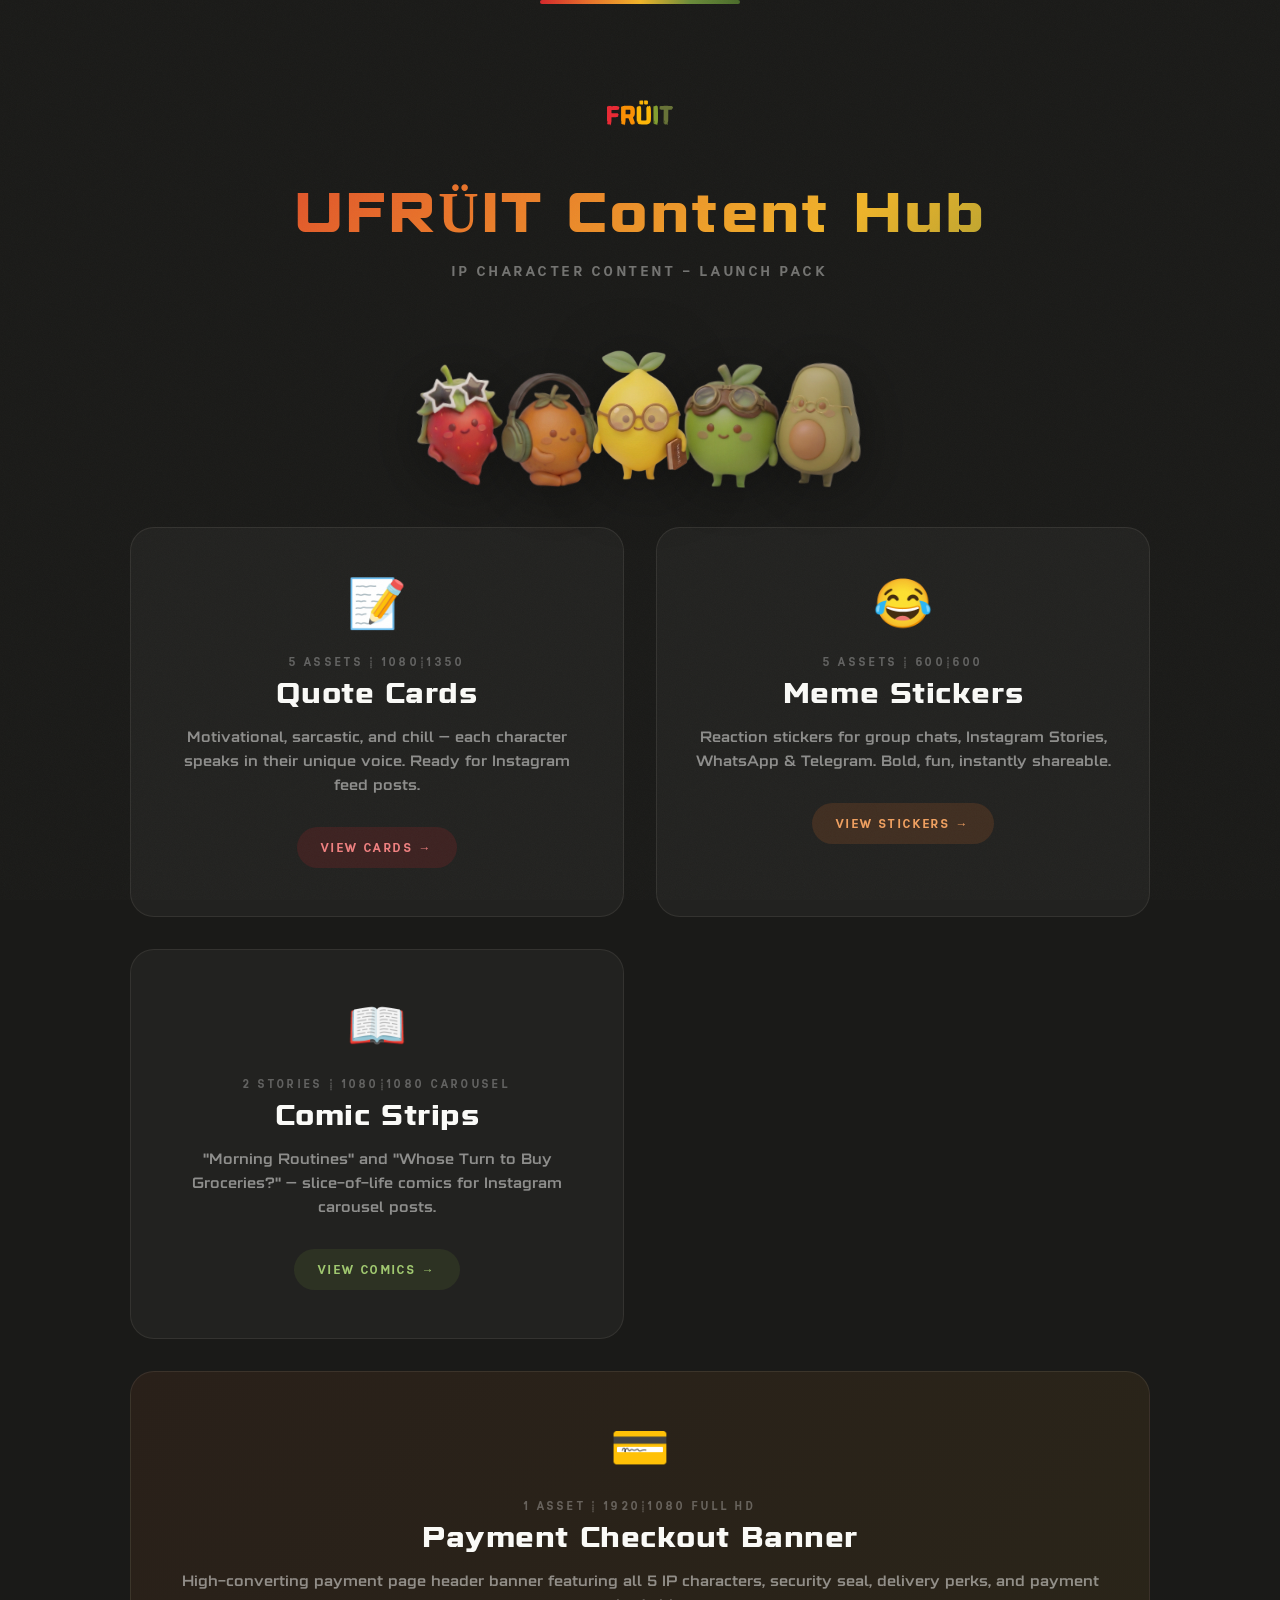
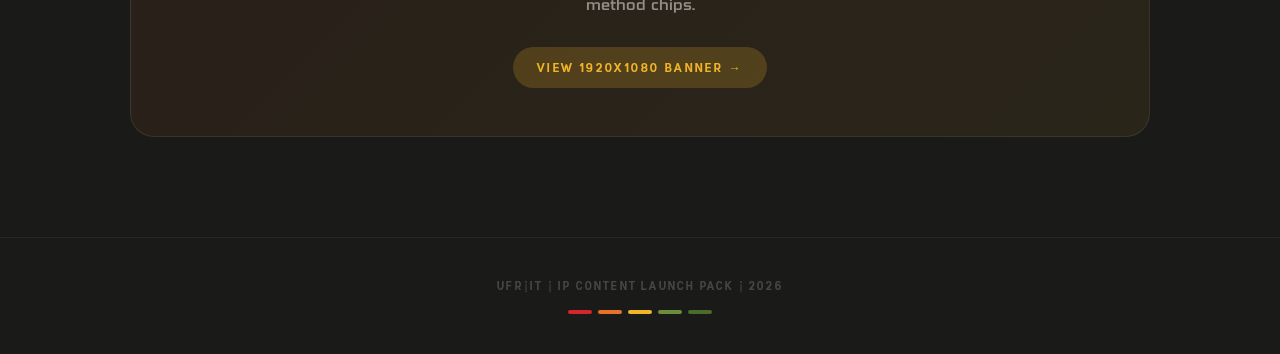
==== content/index.html @ 543b7c91 "feat: site-wide canonical UFRUIT LOGO V3 integration and brand audit" ====
<!DOCTYPE html>
<html lang="en">
<head>
    <meta charset="UTF-8">
    <meta name="viewport" content="width=device-width, initial-scale=1.0">
    <title>UFRÜIT IP — Content Hub (V3 Master)</title>
    <style>
        @font-face {
            font-family: 'Armstrong';
            src: url('../assets/fonts/Armstrong-Extrabold.otf') format('opentype');
            font-weight: 800;
            font-display: swap;
        }
        @font-face {
            font-family: 'Armstrong';
            src: url('../assets/fonts/Armstrong.otf') format('opentype');
            font-weight: 400;
            font-display: swap;
        }
        @font-face {
            font-family: 'Gabriel Sans';
            src: url('../assets/fonts/GabrielSansCond-Trial-Bold.ttf') format('truetype');
            font-weight: 700;
            font-display: swap;
        }

        :root {
            --tomato-red: #D4272B;
            --harvest-orange: #E8722A;
            --golden-amber: #F0B429;
            --leaf-green: #6B8C3A;
            --forest-olive: #4A6B2A;
            --warm-cream: #F5F0E8;
            --charcoal: #1A1A18;
            --snow-white: #FAFAF7;
        }

        * {
            margin: 0;
            padding: 0;
            box-sizing: border-box;
        }

        body {
            background: var(--charcoal);
            color: var(--snow-white);
            font-family: 'Armstrong', Georgia, serif;
            min-height: 100vh;
            overflow-x: hidden;
        }

        /* Subtle noise overlay on body */
        body::after {
            content: '';
            position: fixed;
            inset: 0;
            pointer-events: none;
            opacity: 0.03;
            background-image: url("data:image/svg+xml,%3Csvg viewBox='0 0 256 256' xmlns='http://www.w3.org/2000/svg'%3E%3Cfilter id='n'%3E%3CfeTurbulence type='fractalNoise' baseFrequency='0.9' numOctaves='4' stitchTiles='stitch'/%3E%3C/filter%3E%3Crect width='100%25' height='100%25' filter='url(%23n)'/%3E%3C/svg%3E");
            background-size: 200px;
            z-index: 9999;
        }

        /* ─── Header ─── */
        .header {
            text-align: center;
            padding: 80px 40px 60px;
            position: relative;
        }

        .header::before {
            content: '';
            position: absolute;
            top: 0;
            left: 50%;
            transform: translateX(-50%);
            width: 200px;
            height: 4px;
            background: linear-gradient(90deg,
                var(--tomato-red),
                var(--harvest-orange),
                var(--golden-amber),
                var(--leaf-green),
                var(--forest-olive)
            );
            border-radius: 2px;
        }

        .logo-mark {
            height: 72px;
            width: auto;
            margin-bottom: 24px;
            opacity: 1;
        }

        .header h1 {
            font-family: 'Armstrong', Georgia, serif;
            font-weight: 800;
            font-size: clamp(36px, 5vw, 56px);
            letter-spacing: 0.04em;
            margin-bottom: 12px;
            background: linear-gradient(135deg,
                var(--tomato-red),
                var(--harvest-orange),
                var(--golden-amber),
                var(--leaf-green)
            );
            -webkit-background-clip: text;
            -webkit-text-fill-color: transparent;
            background-clip: text;
        }

        .header p {
            font-family: 'Gabriel Sans', 'Trebuchet MS', sans-serif;
            font-weight: 700;
            font-size: 14px;
            letter-spacing: 0.25em;
            text-transform: uppercase;
            color: rgba(250, 250, 247, 0.4);
        }

        /* ─── Character Parade ─── */
        .character-parade {
            display: flex;
            justify-content: center;
            align-items: flex-end;
            gap: 0;
            padding: 20px 40px 0;
            margin-bottom: -20px;
            position: relative;
            z-index: 2;
        }

        .character-parade img {
            width: clamp(60px, 10vw, 100px);
            height: auto;
            filter: drop-shadow(0 10px 30px rgba(0,0,0,0.4));
            transition: transform 0.4s cubic-bezier(0.34, 1.56, 0.64, 1);
        }

        .character-parade img:hover {
            transform: translateY(-16px) scale(1.1);
        }

        .character-parade img:nth-child(1) { transform: translateX(20px) rotate(-5deg); }
        .character-parade img:nth-child(2) { transform: translateX(10px) rotate(-2deg); }
        .character-parade img:nth-child(3) { transform: translateY(-10px) scale(1.05); z-index: 3; }
        .character-parade img:nth-child(4) { transform: translateX(-10px) rotate(2deg); }
        .character-parade img:nth-child(5) { transform: translateX(-20px) rotate(5deg); }

        .character-parade img:nth-child(1):hover { transform: translateX(20px) rotate(-5deg) translateY(-16px) scale(1.1); }
        .character-parade img:nth-child(2):hover { transform: translateX(10px) rotate(-2deg) translateY(-16px) scale(1.1); }
        .character-parade img:nth-child(3):hover { transform: translateY(-26px) scale(1.15); }
        .character-parade img:nth-child(4):hover { transform: translateX(-10px) rotate(2deg) translateY(-16px) scale(1.1); }
        .character-parade img:nth-child(5):hover { transform: translateX(-20px) rotate(5deg) translateY(-16px) scale(1.1); }

        /* ─── Content Grid ─── */
        .content-grid {
            display: grid;
            grid-template-columns: repeat(auto-fit, minmax(320px, 1fr));
            gap: 32px;
            max-width: 1100px;
            margin: 0 auto;
            padding: 60px 40px 100px;
        }

        .content-card {
            background: rgba(245, 240, 232, 0.04);
            border: 1px solid rgba(245, 240, 232, 0.08);
            border-radius: 24px;
            padding: 48px 36px;
            text-align: center;
            text-decoration: none;
            color: var(--snow-white);
            transition: all 0.4s cubic-bezier(0.34, 1.56, 0.64, 1);
            position: relative;
            overflow: hidden;
            cursor: pointer;
            display: block;
        }

        .content-card::before {
            content: '';
            position: absolute;
            inset: 0;
            border-radius: 24px;
            opacity: 0;
            transition: opacity 0.4s ease;
        }

        .content-card:hover {
            transform: translateY(-8px) scale(1.02);
            border-color: rgba(245, 240, 232, 0.15);
            box-shadow: 0 24px 80px -20px rgba(0,0,0,0.5);
        }

        .content-card:hover::before {
            opacity: 1;
        }

        /* Card-specific accent gradients */
        .card-quotes::before {
            background: linear-gradient(135deg,
                rgba(212, 39, 43, 0.08),
                rgba(240, 180, 41, 0.05)
            );
        }
        .card-stickers::before {
            background: linear-gradient(135deg,
                rgba(232, 114, 42, 0.08),
                rgba(107, 140, 58, 0.05)
            );
        }
        .card-comics::before {
            background: linear-gradient(135deg,
                rgba(107, 140, 58, 0.08),
                rgba(74, 107, 42, 0.05)
            );
        }

        .card-emoji {
            font-size: 48px;
            margin-bottom: 20px;
            display: block;
        }

        .card-count {
            font-family: 'Gabriel Sans', 'Trebuchet MS', sans-serif;
            font-weight: 700;
            font-size: 11px;
            letter-spacing: 0.3em;
            text-transform: uppercase;
            color: rgba(250, 250, 247, 0.3);
            margin-bottom: 12px;
        }

        .content-card h2 {
            font-family: 'Armstrong', Georgia, serif;
            font-weight: 800;
            font-size: 28px;
            margin-bottom: 16px;
            letter-spacing: 0.02em;
        }

        .content-card p {
            font-family: 'Armstrong', Georgia, serif;
            font-weight: 400;
            font-size: 15px;
            line-height: 1.6;
            color: rgba(250, 250, 247, 0.5);
        }

        .card-arrow {
            display: inline-flex;
            align-items: center;
            gap: 8px;
            margin-top: 28px;
            font-family: 'Gabriel Sans', 'Trebuchet MS', sans-serif;
            font-weight: 700;
            font-size: 12px;
            letter-spacing: 0.2em;
            text-transform: uppercase;
            padding: 12px 24px;
            border-radius: 100px;
            transition: all 0.3s ease;
        }

        .card-quotes .card-arrow {
            background: rgba(212, 39, 43, 0.15);
            color: #f08080;
        }
        .card-stickers .card-arrow {
            background: rgba(232, 114, 42, 0.15);
            color: #f0a060;
        }
        .card-comics .card-arrow {
            background: rgba(107, 140, 58, 0.15);
            color: #a0c870;
        }

        .content-card:hover .card-arrow {
            transform: translateX(4px);
        }

        /* ─── Footer ─── */
        .footer {
            text-align: center;
            padding: 40px;
            border-top: 1px solid rgba(245, 240, 232, 0.06);
        }

        .footer p {
            font-family: 'Gabriel Sans', 'Trebuchet MS', sans-serif;
            font-weight: 700;
            font-size: 11px;
            letter-spacing: 0.2em;
            text-transform: uppercase;
            color: rgba(250, 250, 247, 0.2);
        }

        .color-bar {
            display: flex;
            justify-content: center;
            gap: 6px;
            margin-top: 16px;
        }

        .color-bar span {
            width: 24px;
            height: 4px;
            border-radius: 2px;
        }

        /* ─── Responsive ─── */
        @media (max-width: 720px) {
            .content-grid {
                grid-template-columns: 1fr;
                padding: 40px 20px 80px;
            }
            .header {
                padding: 60px 20px 40px;
            }
        }
    </style>
</head>
<body>

    <!-- Header -->
    <header class="header">
        <img src="../assets/UFRÜIT LOGO V3.svg" alt="UFRÜIT Canonical Master V3" class="logo-mark">
        <h1>UFRÜIT Content Hub</h1>
        <p>IP Character Content — Launch Pack</p>
    </header>

    <!-- Character Parade -->
    <div class="character-parade">
        <img src="../public/assets/IP1-Berry.png" alt="Berry" title="Berry — The Trendsetter 🍓">
        <img src="../public/assets/IP2-Juice.png" alt="Juice" title="Juice — The Chill One 🍊">
        <img src="../public/assets/IP3-Lemon.png" alt="Lemon" title="Lemon — The Brainiac 🍋">
        <img src="../public/assets/IP4-Crisp.png" alt="Crisp" title="Crisp — The Adventurer 🍏">
        <img src="../public/assets/IP5-Cado.png" alt="Cado" title="Cado — The Wise Elder 🥑">
    </div>

    <!-- Content Grid -->
    <section class="content-grid">

        <!-- Quote Cards -->
        <a href="quotes.html" class="content-card card-quotes">
            <span class="card-emoji">📝</span>
            <div class="card-count">5 Assets · 1080×1350</div>
            <h2>Quote Cards</h2>
            <p>Motivational, sarcastic, and chill — each character speaks in their unique voice. Ready for Instagram feed posts.</p>
            <div class="card-arrow">View Cards →</div>
        </a>

        <!-- Meme Stickers -->
        <a href="stickers.html" class="content-card card-stickers">
            <span class="card-emoji">😂</span>
            <div class="card-count">5 Assets · 600×600</div>
            <h2>Meme Stickers</h2>
            <p>Reaction stickers for group chats, Instagram Stories, WhatsApp & Telegram. Bold, fun, instantly shareable.</p>
            <div class="card-arrow">View Stickers →</div>
        </a>

        <!-- Comic Strips -->
        <a href="comics.html" class="content-card card-comics">
            <span class="card-emoji">📖</span>
            <div class="card-count">2 Stories · 1080×1080 Carousel</div>
            <h2>Comic Strips</h2>
            <p>"Morning Routines" and "Whose Turn to Buy Groceries?" — slice-of-life comics for Instagram carousel posts.</p>
            <div class="card-arrow">View Comics →</div>
        </a>

        <!-- Payment Checkout Banner -->
        <a href="checkout-banner.html" class="content-card card-quotes" style="grid-column: 1 / -1; background: linear-gradient(135deg, rgba(232, 114, 42, 0.08), rgba(240, 180, 41, 0.08));">
            <span class="card-emoji">💳</span>
            <div class="card-count">1 Asset · 1920×1080 Full HD</div>
            <h2>Payment Checkout Banner</h2>
            <p>High-converting payment page header banner featuring all 5 IP characters, security seal, delivery perks, and payment method chips.</p>
            <div class="card-arrow" style="background: rgba(240, 180, 41, 0.2); color: var(--golden-amber);">View 1920x1080 Banner →</div>
        </a>

    </section>

    <!-- Footer -->
    <footer class="footer">
        <p>UFRÜIT · IP Content Launch Pack · 2026</p>
        <div class="color-bar">
            <span style="background: var(--tomato-red);"></span>
            <span style="background: var(--harvest-orange);"></span>
            <span style="background: var(--golden-amber);"></span>
            <span style="background: var(--leaf-green);"></span>
            <span style="background: var(--forest-olive);"></span>
        </div>
    </footer>

</body>
</html>
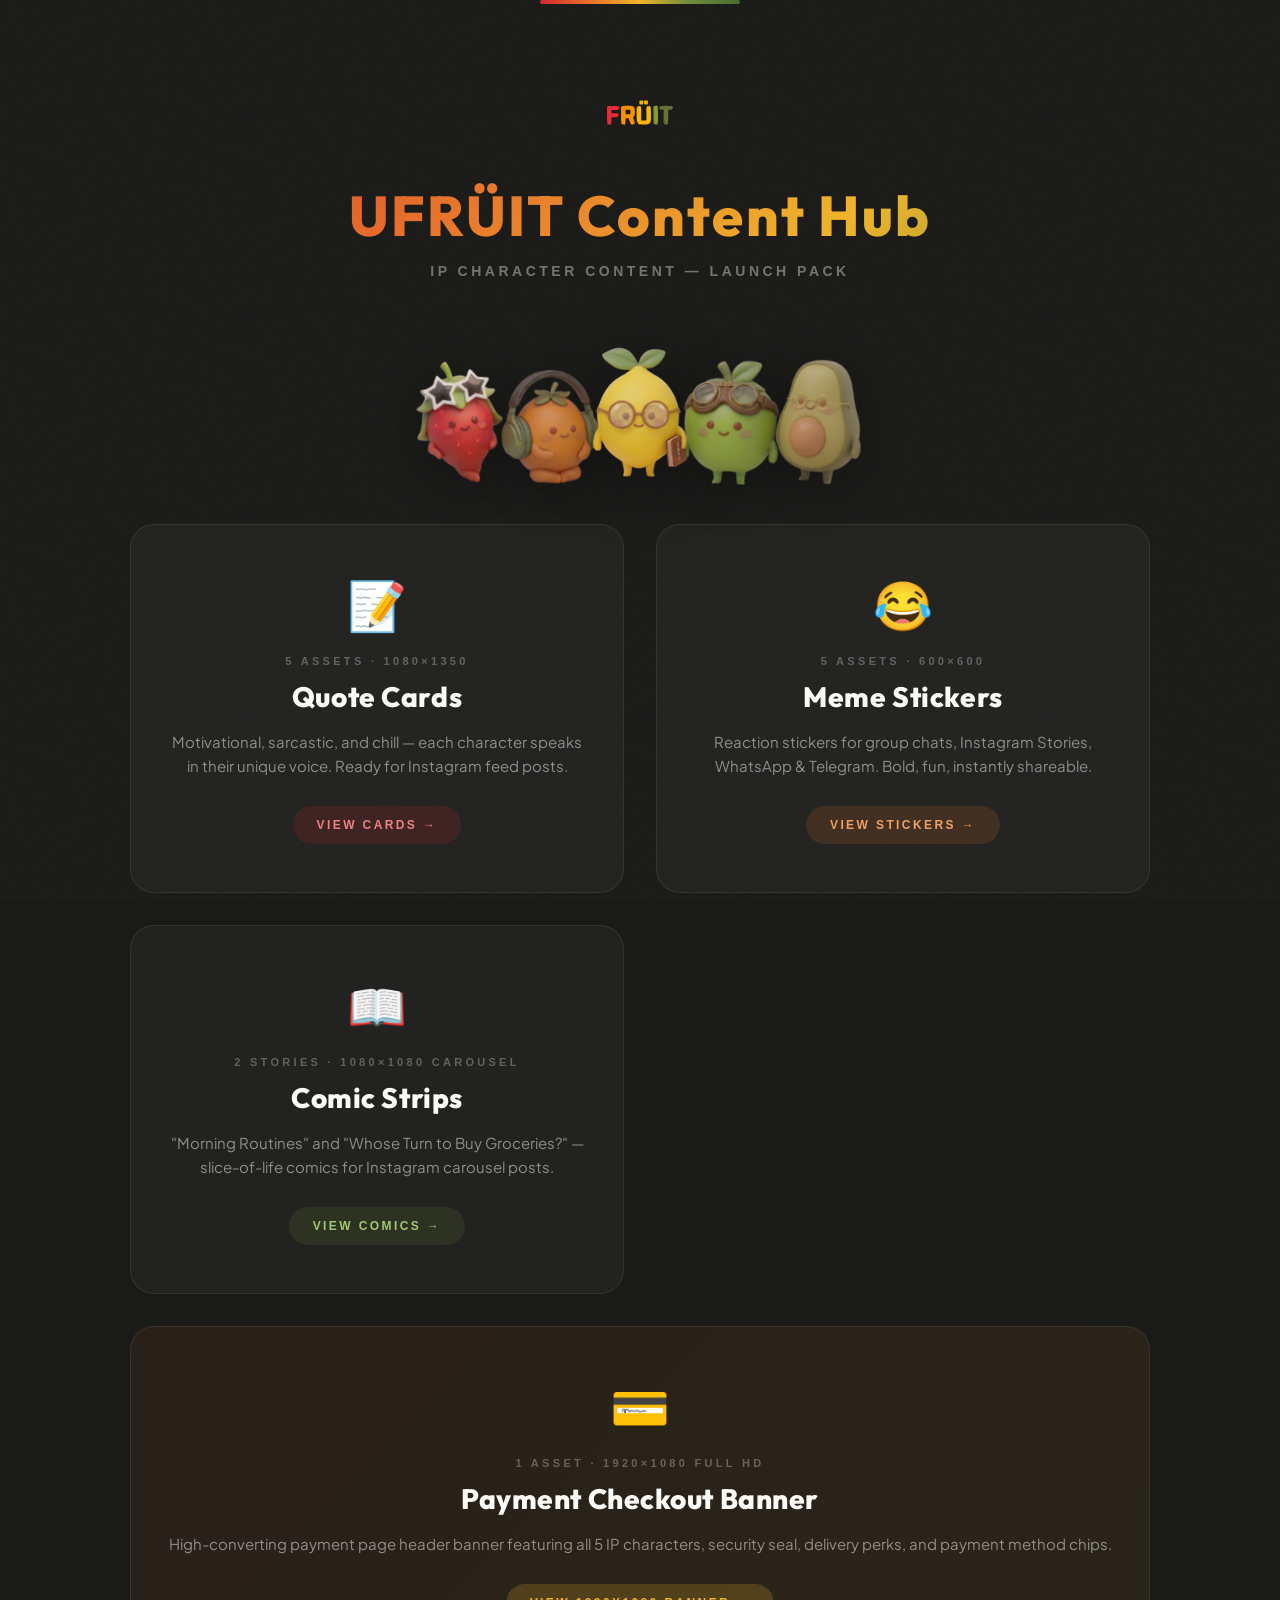
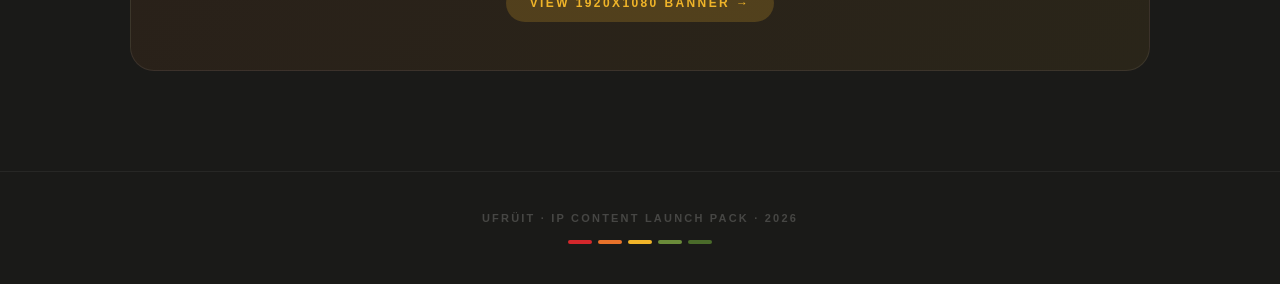
==== commit c1c634d8: "feat: keep 3D character designs and add Style 2 SVG characters as decorative stickers and badges" ====
--- a/content/index.html
+++ b/content/index.html
@@ -5,24 +5,7 @@
     <meta name="viewport" content="width=device-width, initial-scale=1.0">
     <title>UFRÜIT IP — Content Hub (V3 Master)</title>
     <style>
-        @font-face {
-            font-family: 'Armstrong';
-            src: url('../assets/fonts/Armstrong-Extrabold.otf') format('opentype');
-            font-weight: 800;
-            font-display: swap;
-        }
-        @font-face {
-            font-family: 'Armstrong';
-            src: url('../assets/fonts/Armstrong.otf') format('opentype');
-            font-weight: 400;
-            font-display: swap;
-        }
-        @font-face {
-            font-family: 'Gabriel Sans';
-            src: url('../assets/fonts/GabrielSansCond-Trial-Bold.ttf') format('truetype');
-            font-weight: 700;
-            font-display: swap;
-        }
+        @import url('https://fonts.googleapis.com/css2?family=Outfit:wght@400;500;600;700;800&family=Plus+Jakarta+Sans:wght@400;500;600;700&display=swap');
 
         :root {
             --tomato-red: #D4272B;
@@ -44,7 +27,7 @@
         body {
             background: var(--charcoal);
             color: var(--snow-white);
-            font-family: 'Armstrong', Georgia, serif;
+            font-family: 'Plus Jakarta Sans', -apple-system, sans-serif;
             min-height: 100vh;
             overflow-x: hidden;
         }
@@ -94,7 +77,7 @@
         }
 
         .header h1 {
-            font-family: 'Armstrong', Georgia, serif;
+            font-family: 'Outfit', -apple-system, sans-serif;
             font-weight: 800;
             font-size: clamp(36px, 5vw, 56px);
             letter-spacing: 0.04em;
@@ -235,7 +218,7 @@
         }
 
         .content-card h2 {
-            font-family: 'Armstrong', Georgia, serif;
+            font-family: 'Outfit', -apple-system, sans-serif;
             font-weight: 800;
             font-size: 28px;
             margin-bottom: 16px;
@@ -243,7 +226,7 @@
         }
 
         .content-card p {
-            font-family: 'Armstrong', Georgia, serif;
+            font-family: 'Plus Jakarta Sans', -apple-system, sans-serif;
             font-weight: 400;
             font-size: 15px;
             line-height: 1.6;
